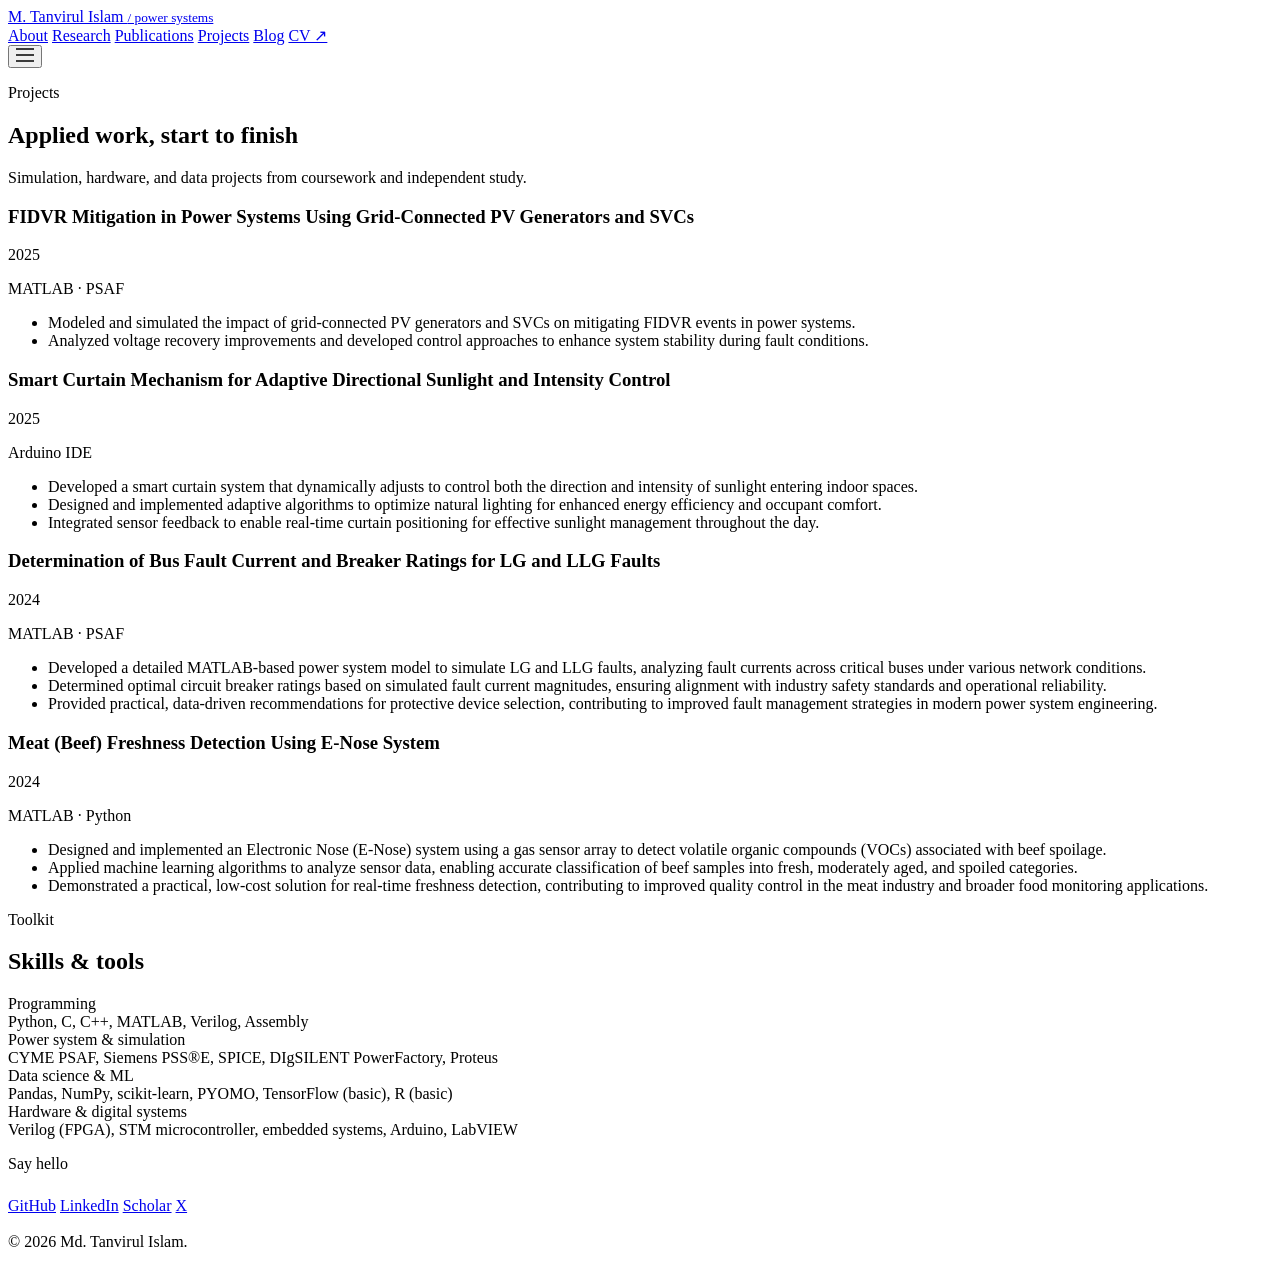
==== projects.html @ 5f92e7cf "Add files via upload" ====
<!DOCTYPE html>
<html lang="en">
<head>
<meta charset="UTF-8">
<meta name="viewport" content="width=device-width, initial-scale=1.0">
<title>Projects — Md. Tanvirul Islam</title>
<link rel="icon" href="favicon.svg" type="image/svg+xml">
<link rel="preconnect" href="https://fonts.googleapis.com">
<link href="https://fonts.googleapis.com/css2?family=Space+Grotesk:wght@500;600;700&family=Source+Serif+4:ital,opsz,wght@0,8..60,400;0,8..60,600;1,8..60,400&family=IBM+Plex+Mono:wght@400;500&display=swap" rel="stylesheet">
<link rel="stylesheet" href="assets/css/style.css">
</head>
<body>

<header class="site-header">
  <div class="container">
    <a class="brand" href="index.html"><span class="dot"></span>M. Tanvirul Islam <small>/ power systems</small></a>
    <nav class="nav" id="nav">
      <a href="index.html">About</a>
      <a href="research.html">Research</a>
      <a href="publications.html">Publications</a>
      <a href="projects.html" aria-current="page">Projects</a>
      <a href="blog/index.html">Blog</a>
      <a href="assets/cv.pdf" target="_blank" rel="noopener">CV ↗</a>
    </nav>
    <button class="nav-toggle" aria-label="Toggle menu" aria-expanded="false">
      <svg width="18" height="14" viewBox="0 0 18 14" fill="none"><path d="M0 1H18M0 7H18M0 13H18" stroke="currentColor" stroke-width="1.6"/></svg>
    </button>
  </div>
</header>

<section class="page-hero">
  <div class="container">
    <p class="eyebrow">Projects</p>
    <h1>Applied work, start to finish</h1>
    <p>Simulation, hardware, and data projects from coursework and independent study.</p>
  </div>
</section>

<section class="section">
  <div class="container">

    <div class="entry">
      <div class="entry-head">
        <h3>FIDVR Mitigation in Power Systems Using Grid-Connected PV Generators and SVCs</h3>
        <span class="entry-date">2025</span>
      </div>
      <p class="entry-org">MATLAB · PSAF</p>
      <ul>
        <li>Modeled and simulated the impact of grid-connected PV generators and SVCs on mitigating FIDVR events in power systems.</li>
        <li>Analyzed voltage recovery improvements and developed control approaches to enhance system stability during fault conditions.</li>
      </ul>
    </div>

    <div class="entry">
      <div class="entry-head">
        <h3>Smart Curtain Mechanism for Adaptive Directional Sunlight and Intensity Control</h3>
        <span class="entry-date">2025</span>
      </div>
      <p class="entry-org">Arduino IDE</p>
      <ul>
        <li>Developed a smart curtain system that dynamically adjusts to control both the direction and intensity of sunlight entering indoor spaces.</li>
        <li>Designed and implemented adaptive algorithms to optimize natural lighting for enhanced energy efficiency and occupant comfort.</li>
        <li>Integrated sensor feedback to enable real-time curtain positioning for effective sunlight management throughout the day.</li>
      </ul>
    </div>

    <div class="entry">
      <div class="entry-head">
        <h3>Determination of Bus Fault Current and Breaker Ratings for LG and LLG Faults</h3>
        <span class="entry-date">2024</span>
      </div>
      <p class="entry-org">MATLAB · PSAF</p>
      <ul>
        <li>Developed a detailed MATLAB-based power system model to simulate LG and LLG faults, analyzing fault currents across critical buses under various network conditions.</li>
        <li>Determined optimal circuit breaker ratings based on simulated fault current magnitudes, ensuring alignment with industry safety standards and operational reliability.</li>
        <li>Provided practical, data-driven recommendations for protective device selection, contributing to improved fault management strategies in modern power system engineering.</li>
      </ul>
    </div>

    <div class="entry">
      <div class="entry-head">
        <h3>Meat (Beef) Freshness Detection Using E-Nose System</h3>
        <span class="entry-date">2024</span>
      </div>
      <p class="entry-org">MATLAB · Python</p>
      <ul>
        <li>Designed and implemented an Electronic Nose (E-Nose) system using a gas sensor array to detect volatile organic compounds (VOCs) associated with beef spoilage.</li>
        <li>Applied machine learning algorithms to analyze sensor data, enabling accurate classification of beef samples into fresh, moderately aged, and spoiled categories.</li>
        <li>Demonstrated a practical, low-cost solution for real-time freshness detection, contributing to improved quality control in the meat industry and broader food monitoring applications.</li>
      </ul>
    </div>

  </div>
</section>

<section class="section section-alt">
  <div class="container">
    <div class="section-head">
      <p class="eyebrow">Toolkit</p>
      <h2>Skills &amp; tools</h2>
    </div>
    <div class="grid-2">
      <div class="pillar">
        <span class="tag">Programming</span>
        <p style="color:var(--text-muted); margin:0;">Python, C, C++, MATLAB, Verilog, Assembly</p>
      </div>
      <div class="pillar">
        <span class="tag">Power system &amp; simulation</span>
        <p style="color:var(--text-muted); margin:0;">CYME PSAF, Siemens PSS&reg;E, SPICE, DIgSILENT PowerFactory, Proteus</p>
      </div>
      <div class="pillar">
        <span class="tag">Data science &amp; ML</span>
        <p style="color:var(--text-muted); margin:0;">Pandas, NumPy, scikit-learn, PYOMO, TensorFlow (basic), R (basic)</p>
      </div>
      <div class="pillar">
        <span class="tag">Hardware &amp; digital systems</span>
        <p style="color:var(--text-muted); margin:0;">Verilog (FPGA), STM microcontroller, embedded systems, Arduino, LabVIEW</p>
      </div>
    </div>
  </div>
</section>

<footer class="site-footer">
  <div class="container">
    <div>
      <p class="mono muted" style="margin-bottom:6px;">Say hello</p>
      <a data-site-email="text" href="#" class="mono" style="color:#fff; text-decoration:none;">email</a>
    </div>
    <div class="footer-links">
      <a data-site-github href="#" target="_blank" rel="noopener">GitHub</a>
      <a data-site-linkedin href="#" target="_blank" rel="noopener">LinkedIn</a>
      <a data-site-scholar href="#" target="_blank" rel="noopener">Scholar</a>
      <a data-site-twitter href="#" target="_blank" rel="noopener">X</a>
    </div>
  </div>
  <div class="container" style="margin-top:18px;">
    <p class="footer-note">&copy; <span data-site-year>2026</span> Md. Tanvirul Islam.</p>
  </div>
</footer>

<script src="assets/js/config.js"></script>
<script src="assets/js/nav.js"></script>
</body>
</html>
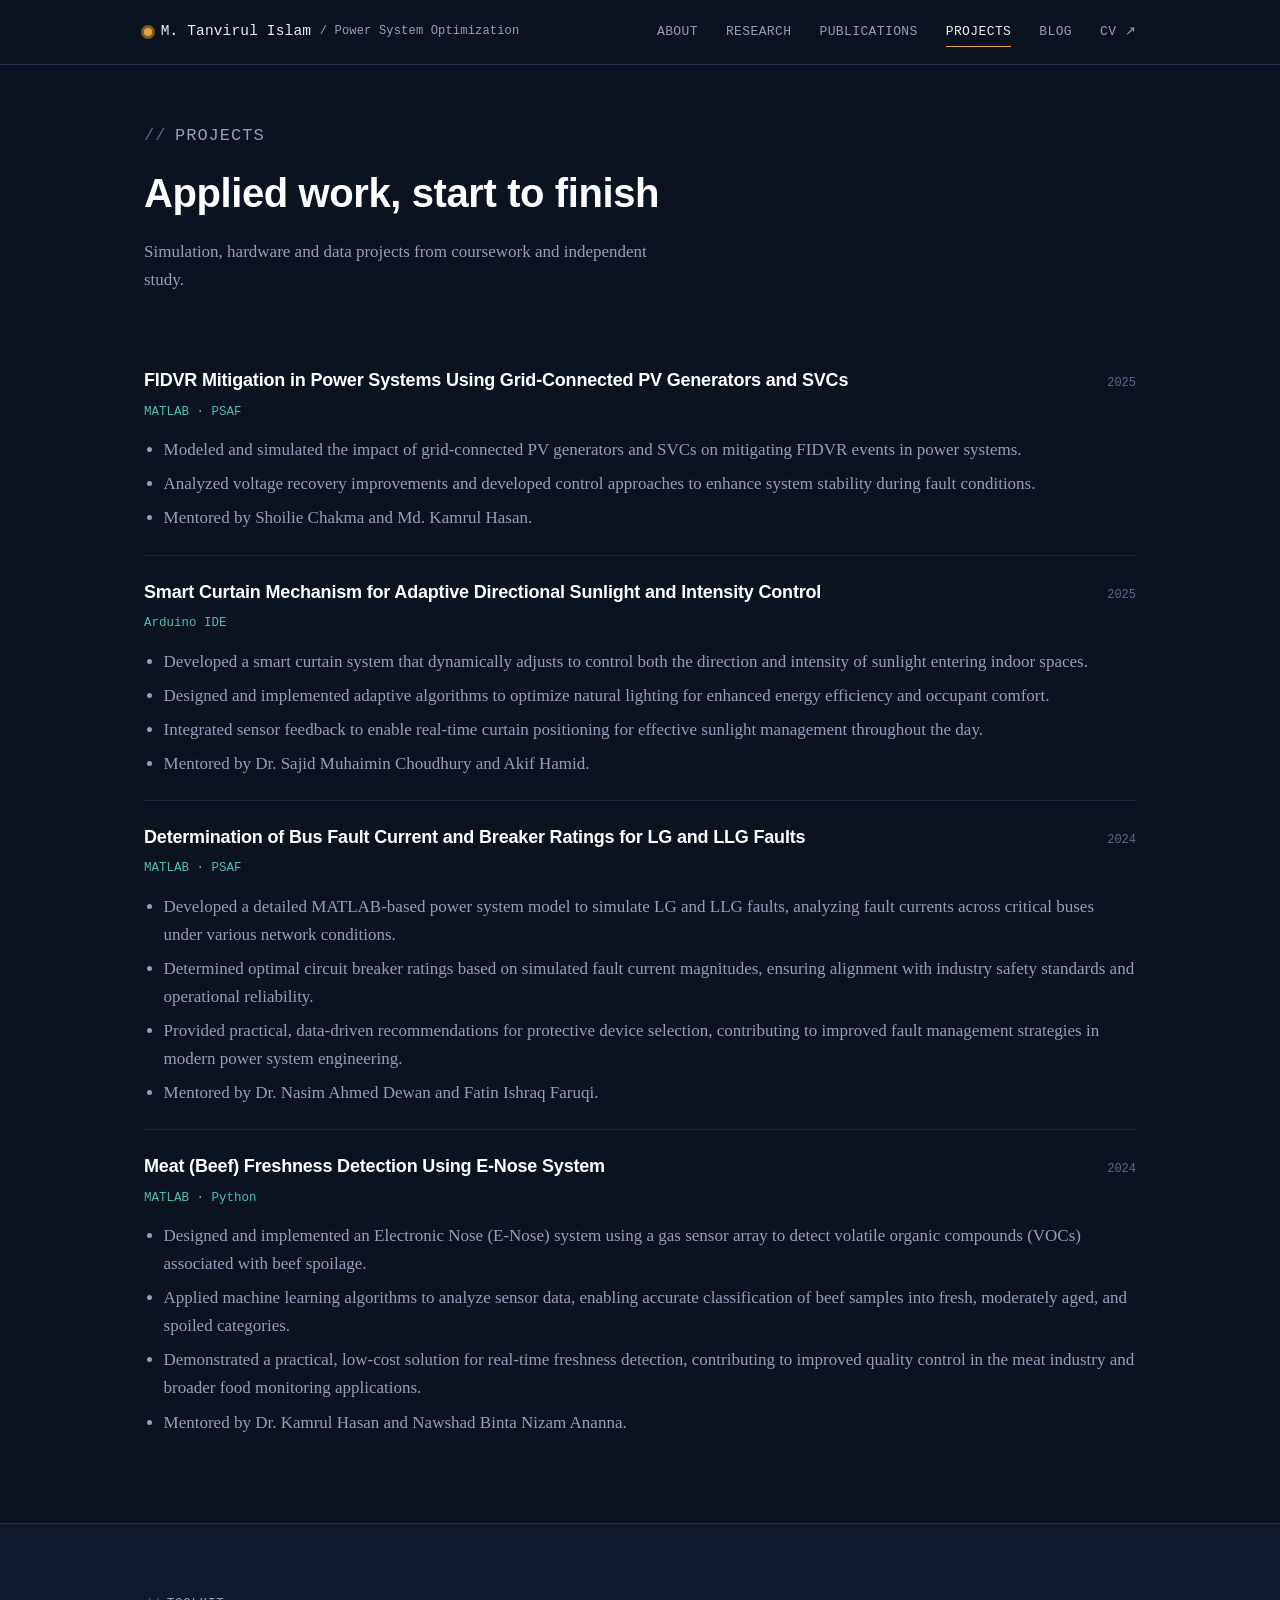
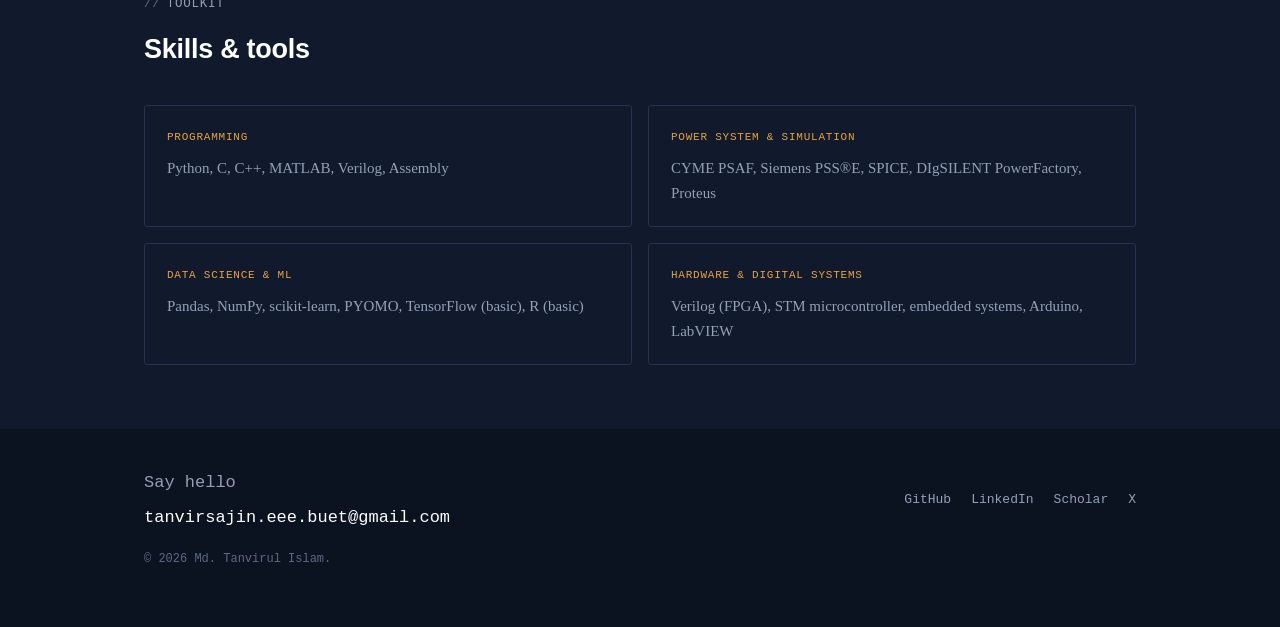
==== commit d833e4fd: "Update projects.html" ====
--- a/projects.html
+++ b/projects.html
@@ -13,7 +13,7 @@
 
 <header class="site-header">
   <div class="container">
-    <a class="brand" href="index.html"><span class="dot"></span>M. Tanvirul Islam <small>/ power systems</small></a>
+    <a class="brand" href="index.html"><span class="dot"></span>M. Tanvirul Islam <small>/ Power System Optimization</small></a>
     <nav class="nav" id="nav">
       <a href="index.html">About</a>
       <a href="research.html">Research</a>
@@ -32,7 +32,7 @@
   <div class="container">
     <p class="eyebrow">Projects</p>
     <h1>Applied work, start to finish</h1>
-    <p>Simulation, hardware, and data projects from coursework and independent study.</p>
+    <p>Simulation, hardware and data projects from coursework and independent study.</p>
   </div>
 </section>
 
@@ -48,6 +48,7 @@
       <ul>
         <li>Modeled and simulated the impact of grid-connected PV generators and SVCs on mitigating FIDVR events in power systems.</li>
         <li>Analyzed voltage recovery improvements and developed control approaches to enhance system stability during fault conditions.</li>
+        <li>Mentored by Shoilie Chakma and Md. Kamrul Hasan.</li>
       </ul>
     </div>
 
@@ -61,6 +62,7 @@
         <li>Developed a smart curtain system that dynamically adjusts to control both the direction and intensity of sunlight entering indoor spaces.</li>
         <li>Designed and implemented adaptive algorithms to optimize natural lighting for enhanced energy efficiency and occupant comfort.</li>
         <li>Integrated sensor feedback to enable real-time curtain positioning for effective sunlight management throughout the day.</li>
+        <li>Mentored by Dr. Sajid Muhaimin Choudhury and Akif Hamid.</li>
       </ul>
     </div>
 
@@ -74,6 +76,7 @@
         <li>Developed a detailed MATLAB-based power system model to simulate LG and LLG faults, analyzing fault currents across critical buses under various network conditions.</li>
         <li>Determined optimal circuit breaker ratings based on simulated fault current magnitudes, ensuring alignment with industry safety standards and operational reliability.</li>
         <li>Provided practical, data-driven recommendations for protective device selection, contributing to improved fault management strategies in modern power system engineering.</li>
+        <li>Mentored by Dr. Nasim Ahmed Dewan and Fatin Ishraq Faruqi.</li>
       </ul>
     </div>
 
@@ -87,6 +90,7 @@
         <li>Designed and implemented an Electronic Nose (E-Nose) system using a gas sensor array to detect volatile organic compounds (VOCs) associated with beef spoilage.</li>
         <li>Applied machine learning algorithms to analyze sensor data, enabling accurate classification of beef samples into fresh, moderately aged, and spoiled categories.</li>
         <li>Demonstrated a practical, low-cost solution for real-time freshness detection, contributing to improved quality control in the meat industry and broader food monitoring applications.</li>
+        <li>Mentored by Dr. Kamrul Hasan and Nawshad Binta Nizam Ananna.</li>
       </ul>
     </div>
 
--- a/assets/css/style.css
+++ b/assets/css/style.css
@@ -0,0 +1,523 @@
+/* ==========================================================================
+   Md. Tanvirul Islam — research site
+   Design language: a control-room / single-line-diagram reading of an
+   academic site. Dark "substation at night" ground, copper accent for
+   energised elements, teal for measured signal/data, mono "// " eyebrows
+   borrowed from code comments (fits a computational power-systems researcher).
+   ========================================================================== */
+
+:root{
+  --ink:        #0B1220;
+  --panel:      #111A2C;
+  --panel-2:    #16223A;
+  --line:       #263251;
+  --line-soft:  #1C2740;
+  --text:       #ECEEF2;
+  --text-muted: #93A0B8;
+  --text-faint: #5D6A87;
+  --amber:      #E8A33D;
+  --amber-dim:  #7A5A26;
+  --teal:       #4FBDB0;
+  --teal-dim:   #2C5A54;
+  --red:        #E2574C;
+
+  --font-display: "Space Grotesk", "Arial Narrow", sans-serif;
+  --font-body:    "Source Serif 4", Georgia, "Times New Roman", serif;
+  --font-mono:    "IBM Plex Mono", "SFMono-Regular", Consolas, monospace;
+
+  --maxw: 1120px;
+  --gutter: clamp(20px, 5vw, 64px);
+
+  --radius: 3px;
+}
+
+@media (prefers-reduced-motion: no-preference){
+  html{ scroll-behavior: smooth; }
+}
+
+*, *::before, *::after{ box-sizing: border-box; }
+
+html, body{ margin:0; padding:0; }
+
+body{
+  background: var(--ink);
+  background-image:
+    linear-gradient(var(--line-soft) 1px, transparent 1px),
+    linear-gradient(90deg, var(--line-soft) 1px, transparent 1px);
+  background-size: 42px 42px;
+  background-position: -1px -1px;
+  color: var(--text);
+  font-family: var(--font-body);
+  font-size: 17px;
+  line-height: 1.65;
+  -webkit-font-smoothing: antialiased;
+}
+
+/* Faint grid backdrop only where explicitly wanted */
+body{ background-image: none; }
+.grid-field{
+  background-image:
+    linear-gradient(var(--line-soft) 1px, transparent 1px),
+    linear-gradient(90deg, var(--line-soft) 1px, transparent 1px);
+  background-size: 44px 44px;
+}
+
+a{ color: inherit; }
+
+h1,h2,h3,h4{
+  font-family: var(--font-display);
+  font-weight: 600;
+  letter-spacing: -0.01em;
+  margin: 0 0 .5em;
+  color: #fff;
+}
+
+p{ margin: 0 0 1.1em; }
+p:last-child{ margin-bottom: 0; }
+
+.container{
+  max-width: var(--maxw);
+  margin: 0 auto;
+  padding-left: var(--gutter);
+  padding-right: var(--gutter);
+}
+
+/* focus visibility ------------------------------------------------------ */
+a:focus-visible, button:focus-visible, summary:focus-visible{
+  outline: 2px solid var(--amber);
+  outline-offset: 3px;
+  border-radius: 2px;
+}
+
+/* eyebrow / mono labels -------------------------------------------------- */
+.eyebrow{
+  font-family: var(--font-mono);
+  font-size: 12.5px;
+  letter-spacing: .06em;
+  text-transform: uppercase;
+  color: var(--teal);
+  display: inline-flex;
+  align-items: center;
+  gap: .5em;
+  margin-bottom: 1em;
+}
+.eyebrow::before{ content: "//"; color: var(--text-faint); }
+
+/* ==========================================================================
+   Header / nav
+   ========================================================================== */
+.site-header{
+  position: sticky;
+  top: 0;
+  z-index: 50;
+  background: rgba(11,18,32,.86);
+  backdrop-filter: blur(8px);
+  border-bottom: 1px solid var(--line);
+}
+.site-header .container{
+  display:flex;
+  align-items:center;
+  justify-content:space-between;
+  height: 64px;
+}
+.brand{
+  font-family: var(--font-mono);
+  font-size: 14.5px;
+  font-weight: 500;
+  text-decoration:none;
+  color: var(--text);
+  display:flex;
+  align-items:center;
+  gap:.6em;
+  letter-spacing: .01em;
+}
+.brand .dot{
+  width:8px; height:8px; border-radius:50%;
+  background: var(--amber);
+  box-shadow: 0 0 0 3px var(--amber-dim);
+  flex: none;
+}
+.brand small{ color: var(--text-muted); font-weight: 400; }
+
+.nav{
+  display:flex;
+  gap: 28px;
+  font-family: var(--font-mono);
+  font-size: 13px;
+  letter-spacing: .03em;
+  text-transform: uppercase;
+}
+.nav a{
+  text-decoration:none;
+  color: var(--text-muted);
+  padding: 4px 0;
+  border-bottom: 1px solid transparent;
+  transition: color .15s ease, border-color .15s ease;
+}
+.nav a:hover, .nav a[aria-current="page"]{
+  color: var(--text);
+  border-color: var(--amber);
+}
+
+.nav-toggle{
+  display:none;
+  background:none;
+  border: 1px solid var(--line);
+  color: var(--text);
+  width: 38px; height: 38px;
+  border-radius: var(--radius);
+  cursor:pointer;
+  align-items:center;
+  justify-content:center;
+}
+
+@media (max-width: 760px){
+  .nav{
+    position:absolute;
+    top:64px; left:0; right:0;
+    background: var(--panel);
+    border-bottom: 1px solid var(--line);
+    flex-direction: column;
+    gap:0;
+    padding: 8px var(--gutter) 18px;
+    display:none;
+  }
+  .nav.is-open{ display:flex; }
+  .nav a{ padding: 10px 0; border-bottom: 1px solid var(--line-soft); }
+  .nav-toggle{ display:flex; }
+}
+
+/* ==========================================================================
+   Hero
+   ========================================================================== */
+.hero{
+  padding: 76px 0 64px;
+  border-bottom: 1px solid var(--line);
+  position: relative;
+  overflow: hidden;
+}
+.hero .container{
+  display:grid;
+  grid-template-columns: 1.3fr .7fr;
+  gap: 48px;
+  align-items: center;
+}
+@media (max-width: 880px){
+  .hero .container{ grid-template-columns: 1fr; }
+}
+
+.hero h1{
+  font-size: clamp(32px, 4.4vw, 50px);
+  line-height: 1.08;
+  margin-bottom: .42em;
+}
+.hero h1 .accent{ color: var(--amber); }
+.hero .lede{
+  font-family: var(--font-body);
+  font-size: 18px;
+  color: var(--text-muted);
+  max-width: 46ch;
+  margin-bottom: 1.6em;
+}
+.hero .cta-row{ display:flex; gap:14px; flex-wrap:wrap; }
+
+.btn{
+  font-family: var(--font-mono);
+  font-size: 13px;
+  letter-spacing: .03em;
+  text-transform: uppercase;
+  text-decoration:none;
+  padding: 12px 20px;
+  border-radius: var(--radius);
+  border: 1px solid var(--line);
+  display:inline-flex;
+  align-items:center;
+  gap:.55em;
+  transition: border-color .15s ease, background .15s ease, color .15s ease, transform .1s ease;
+}
+.btn:hover{ transform: translateY(-1px); }
+.btn-primary{
+  background: var(--amber);
+  border-color: var(--amber);
+  color: #1a1204;
+  font-weight: 600;
+}
+.btn-primary:hover{ background:#f0af4d; }
+.btn-ghost{ color: var(--text); }
+.btn-ghost:hover{ border-color: var(--teal); color: var(--teal); }
+
+/* portrait frame ----------------------------------------------------------*/
+.portrait{ max-width: 320px; margin: 0 auto; }
+.portrait-frame{
+  position:relative;
+  border: 1px solid var(--line);
+  background: var(--panel);
+  padding: 10px;
+  border-radius: var(--radius);
+}
+.portrait-frame::before, .portrait-frame::after{
+  content:"";
+  position:absolute;
+  width:20px; height:20px;
+  pointer-events:none;
+}
+.portrait-frame::before{
+  top:-1px; left:-1px;
+  border-top:2px solid var(--amber);
+  border-left:2px solid var(--amber);
+}
+.portrait-frame::after{
+  bottom:-1px; right:-1px;
+  border-bottom:2px solid var(--teal);
+  border-right:2px solid var(--teal);
+}
+.portrait-frame img{
+  width:100%;
+  height:auto;
+  display:block;
+  border-radius:2px;
+}
+.portrait-caption{
+  margin-top: 14px;
+  font-family: var(--font-mono);
+  font-size: 11.5px;
+  letter-spacing:.06em;
+  text-transform:uppercase;
+  color: var(--text-faint);
+  text-align:center;
+}
+
+/* single-line-diagram hero graphic --------------------------------------- */
+.sld{ width:100%; height:auto; display:block; }
+.sld .bus{ stroke: var(--line); stroke-width: 2; }
+.sld .node-ring{ fill: var(--panel); stroke: var(--teal); stroke-width: 1.6; }
+.sld .node-dot{ fill: var(--teal); }
+.sld .node-dot.amber{ fill: var(--amber); }
+.sld .node-ring.amber{ stroke: var(--amber); }
+.sld text{
+  font-family: var(--font-mono);
+  font-size: 9.5px;
+  fill: var(--text-muted);
+  letter-spacing: .04em;
+  text-transform: uppercase;
+}
+.sld .flow{
+  fill:none;
+  stroke: var(--teal);
+  stroke-width: 1.4;
+  stroke-dasharray: 3 7;
+  opacity: .9;
+}
+@media (prefers-reduced-motion: no-preference){
+  .sld .flow{ animation: flow 5s linear infinite; }
+}
+@keyframes flow{ to{ stroke-dashoffset: -100; } }
+
+/* ==========================================================================
+   Section scaffolding
+   ========================================================================== */
+.section{ padding: 64px 0; border-bottom: 1px solid var(--line); }
+.section:last-of-type{ border-bottom: none; }
+.section-head{ max-width: 62ch; margin-bottom: 34px; }
+.section-head h2{ font-size: 27px; }
+.section-head p{ color: var(--text-muted); }
+
+.section-alt{ background: var(--panel); }
+
+/* cards ------------------------------------------------------------------ */
+.card{
+  background: var(--panel);
+  border: 1px solid var(--line);
+  border-radius: var(--radius);
+  padding: 24px 26px;
+}
+.card + .card{ margin-top: 16px; }
+
+.grid-3{ display:grid; grid-template-columns: repeat(3,1fr); gap:16px; }
+.grid-2{ display:grid; grid-template-columns: repeat(2,1fr); gap:16px; }
+@media (max-width: 780px){
+  .grid-3, .grid-2{ grid-template-columns: 1fr; }
+}
+
+.pillar{
+  border: 1px solid var(--line);
+  border-radius: var(--radius);
+  padding: 22px 22px 20px;
+  background: var(--panel);
+}
+.pillar .tag{
+  font-family: var(--font-mono);
+  font-size: 11px;
+  color: var(--amber);
+  text-transform:uppercase;
+  letter-spacing:.07em;
+  display:block;
+  margin-bottom: 10px;
+}
+.pillar h3{ font-size: 18px; margin-bottom:.4em; }
+.pillar p{ color: var(--text-muted); font-size: 15px; margin:0; }
+
+/* meta rows (experience / education) -------------------------------------- */
+.entry{ padding: 22px 0; border-top: 1px solid var(--line-soft); }
+.entry:first-child{ border-top:none; padding-top:0; }
+.entry-head{
+  display:flex;
+  justify-content:space-between;
+  align-items:baseline;
+  gap: 16px;
+  flex-wrap:wrap;
+  margin-bottom: 6px;
+}
+.entry-head h3{ font-size: 18px; margin:0; }
+.entry-org{ color: var(--teal); font-family: var(--font-mono); font-size: 12.5px; }
+.entry-date{
+  font-family: var(--font-mono);
+  font-size: 12px;
+  color: var(--text-faint);
+  white-space:nowrap;
+}
+.entry ul{ margin: 10px 0 0; padding-left: 1.15em; color: var(--text-muted); }
+.entry li{ margin-bottom: 6px; }
+.entry li:last-child{ margin-bottom:0; }
+
+/* publications ------------------------------------------------------------ */
+.pub{
+  display:flex;
+  gap: 18px;
+  padding: 20px 0;
+  border-top: 1px solid var(--line-soft);
+}
+.pub:first-child{ border-top:none; padding-top:0; }
+.pub .pub-id{
+  font-family: var(--font-mono);
+  color: var(--amber);
+  font-size: 13px;
+  flex: none;
+  width: 3.2em;
+  padding-top: 2px;
+}
+.pub-title{ font-weight: 600; color:#fff; }
+.pub-venue{ color: var(--text-muted); font-size: 15px; margin-top: 4px; }
+.pub-tag{
+  display:inline-block;
+  font-family: var(--font-mono);
+  font-size: 10.5px;
+  text-transform: uppercase;
+  letter-spacing: .06em;
+  color: var(--teal);
+  border: 1px solid var(--teal-dim);
+  border-radius: 20px;
+  padding: 2px 9px;
+  margin-top: 8px;
+}
+
+/* skills chips -------------------------------------------------------------*/
+.chips{ display:flex; flex-wrap:wrap; gap: 8px; }
+.chip{
+  font-family: var(--font-mono);
+  font-size: 12.5px;
+  color: var(--text-muted);
+  border: 1px solid var(--line);
+  border-radius: 20px;
+  padding: 5px 12px;
+}
+
+/* blog ---------------------------------------------------------------------*/
+.post-list-item{
+  display:block;
+  text-decoration:none;
+  padding: 24px 0;
+  border-top: 1px solid var(--line-soft);
+}
+.post-list-item:first-child{ border-top:none; padding-top:0; }
+.post-date{
+  font-family: var(--font-mono);
+  font-size: 12px;
+  color: var(--text-faint);
+  text-transform: uppercase;
+  letter-spacing:.05em;
+}
+.post-list-item h3{
+  color: #fff;
+  font-size: 22px;
+  margin: .3em 0 .3em;
+}
+.post-list-item:hover h3{ color: var(--amber); }
+.post-excerpt{ color: var(--text-muted); font-size: 15.5px; }
+
+.post-body{ font-size: 18px; }
+.post-body h2{ font-size: 24px; margin-top: 1.4em; }
+.post-body h3{ font-size: 19px; margin-top: 1.2em; }
+.post-body p{ margin-bottom: 1.3em; }
+.post-body a{ color: var(--teal); text-decoration-color: var(--teal-dim); }
+.post-body code{
+  font-family: var(--font-mono);
+  background: var(--panel);
+  border: 1px solid var(--line);
+  padding: .1em .4em;
+  border-radius: 3px;
+  font-size: .88em;
+}
+.post-body pre{
+  background: var(--panel);
+  border: 1px solid var(--line);
+  border-radius: var(--radius);
+  padding: 16px 18px;
+  overflow-x: auto;
+}
+.post-body pre code{ border:none; background:none; padding:0; }
+.post-body blockquote{
+  margin: 0 0 1.3em;
+  padding-left: 18px;
+  border-left: 2px solid var(--amber);
+  color: var(--text-muted);
+}
+.post-body ul, .post-body ol{ color: var(--text); }
+
+.post-header{ margin-bottom: 40px; }
+.post-header h1{ font-size: clamp(28px,4vw,42px); }
+
+/* footer ---------------------------------------------------------------- */
+.site-footer{ padding: 40px 0 60px; }
+.site-footer .container{
+  display:flex;
+  justify-content:space-between;
+  align-items:center;
+  flex-wrap:wrap;
+  gap: 14px;
+}
+.footer-links{
+  display:flex;
+  gap: 20px;
+  font-family: var(--font-mono);
+  font-size: 13px;
+}
+.footer-links a{ text-decoration:none; color: var(--text-muted); }
+.footer-links a:hover{ color: var(--amber); }
+.footer-note{
+  font-family: var(--font-mono);
+  font-size: 12px;
+  color: var(--text-faint);
+}
+
+/* misc ---------------------------------------------------------------------*/
+.muted{ color: var(--text-muted); }
+.mono{ font-family: var(--font-mono); }
+.text-amber{ color: var(--amber); }
+.text-teal{ color: var(--teal); }
+
+.callout{
+  border: 1px solid var(--teal-dim);
+  background: rgba(79,189,176,.06);
+  border-radius: var(--radius);
+  padding: 18px 20px;
+  font-size: 15px;
+  color: var(--text-muted);
+}
+
+.page-hero{
+  padding: 56px 0 8px;
+}
+.page-hero .eyebrow{ margin-bottom: .6em; }
+.page-hero h1{ font-size: clamp(28px, 3.6vw, 40px); margin-bottom:.3em; }
+.page-hero p{ color: var(--text-muted); max-width: 60ch; font-size: 17px; }
